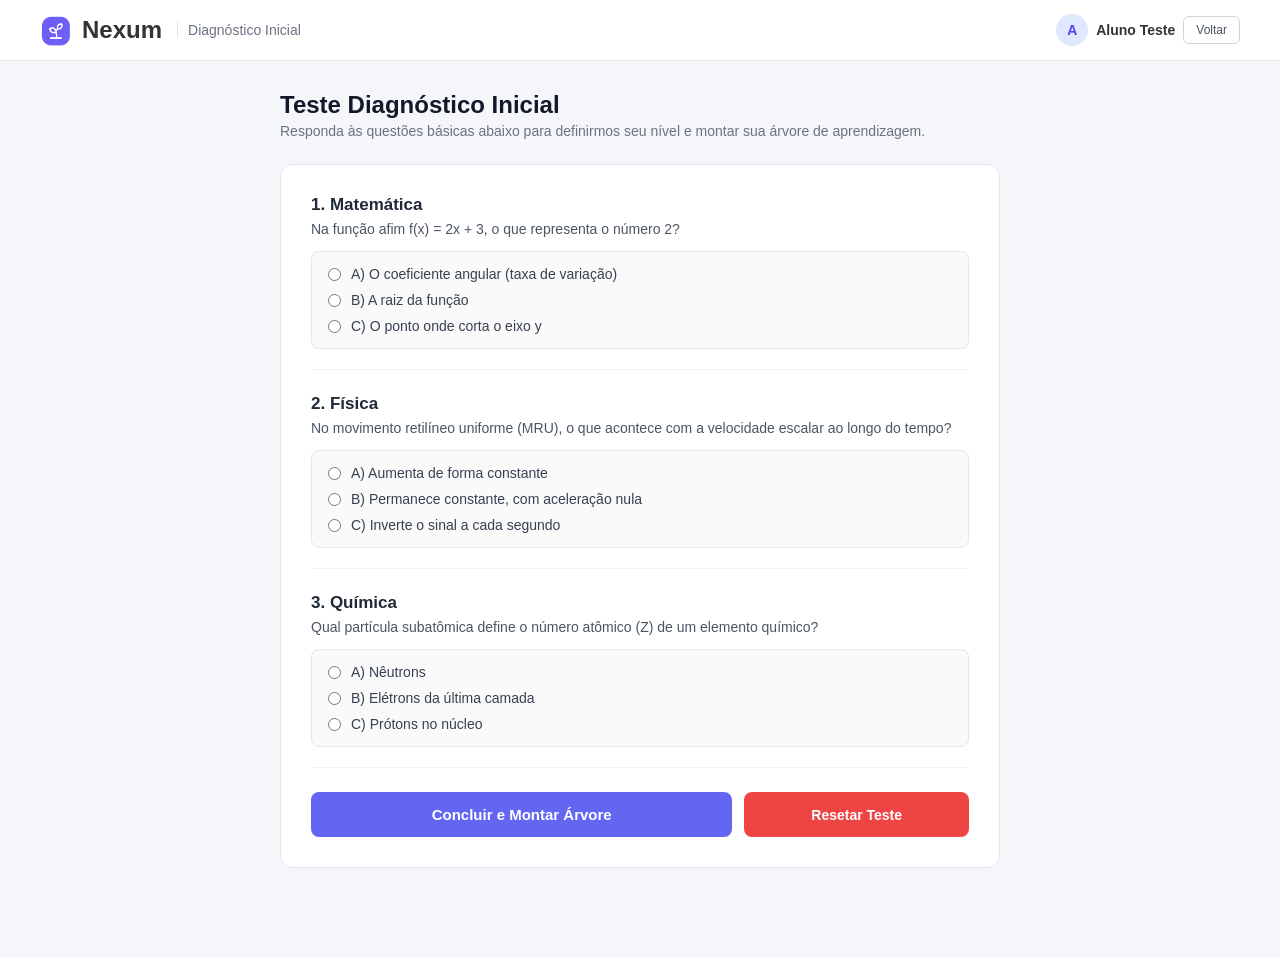
==== index.html @ 3c6aa8ab "Rename indexform.html to index.html" ====
<!DOCTYPE html>
<html lang="pt-br">
<head>
    <meta charset="UTF-8">
    <meta name="viewport" content="width=device-width, initial-scale=1.0">
    <title>Nexum - Diagnóstico Inicial</title>
    <link rel="stylesheet" href="styleFormsInicial.css">
</head>
<body onload="carregarTelaDiagnostico()">

    <header class="header-top">
        <div class="logo-area">
            <img src="LogoNexumSemFundo.png" alt="Logo Nexum" class="logo-img">
            <h2>Nexum</h2>
            <span class="header-sub">Diagnóstico Inicial</span>
        </div>
        <div class="user-profile">
            <span class="avatar" id="avatar-letra">A</span>
            <span class="username" id="user-nome-topo">Aluno</span>
            <button type="button" onclick="voltarPainel()" class="btn-logout">Voltar</button>
        </div>
    </header>

    <main class="main-container">
        <h1>Teste Diagnóstico Inicial</h1>
        <p class="subtitle">Responda às questões básicas abaixo para definirmos seu nível e montar sua árvore de aprendizagem.</p>

        <form id="form-diagnostico" class="card-form" onsubmit="enviarDiagnostico(event)">
            
            <section class="form-section">
                <h2 class="section-title-highlight">1. Matemática</h2>
                <p class="section-desc">Na função afim f(x) = 2x + 3, o que representa o número 2?</p>
                <div class="sub-card">
                    <label class="opcao-label">
                        <input type="radio" name="q_mat" value="A" required>
                        <span>A) O coeficiente angular (taxa de variação)</span>
                    </label>
                    <label class="opcao-label">
                        <input type="radio" name="q_mat" value="B">
                        <span>B) A raiz da função</span>
                    </label>
                    <label class="opcao-label">
                        <input type="radio" name="q_mat" value="C">
                        <span>C) O ponto onde corta o eixo y</span>
                    </label>
                </div>
            </section>

            <section class="form-section">
                <h2 class="section-title-highlight">2. Física</h2>
                <p class="section-desc">No movimento retilíneo uniforme (MRU), o que acontece com a velocidade escalar ao longo do tempo?</p>
                <div class="sub-card">
                    <label class="opcao-label">
                        <input type="radio" name="q_fis" value="A" required>
                        <span>A) Aumenta de forma constante</span>
                    </label>
                    <label class="opcao-label">
                        <input type="radio" name="q_fis" value="B">
                        <span>B) Permanece constante, com aceleração nula</span>
                    </label>
                    <label class="opcao-label">
                        <input type="radio" name="q_fis" value="C">
                        <span>C) Inverte o sinal a cada segundo</span>
                    </label>
                </div>
            </section>

            <section class="form-section">
                <h2 class="section-title-highlight">3. Química</h2>
                <p class="section-desc">Qual partícula subatômica define o número atômico (Z) de um elemento químico?</p>
                <div class="sub-card">
                    <label class="opcao-label">
                        <input type="radio" name="q_qui" value="A" required>
                        <span>A) Nêutrons</span>
                    </label>
                    <label class="opcao-label">
                        <input type="radio" name="q_qui" value="B">
                        <span>B) Elétrons da última camada</span>
                    </label>
                    <label class="opcao-label">
                        <input type="radio" name="q_qui" value="C">
                        <span>C) Prótons no núcleo</span>
                    </label>
                </div>
            </section>

            <div class="acoes-form">
                <button type="submit" class="btn-salvar">Concluir e Montar Árvore</button>
                <button type="button" onclick="resetarDiagnosticoTeste()" class="btn-resetar">Resetar Teste</button>
            </div>
        </form>

    </main>

    <script src="testeFormsInicial.js"></script>
</body>
</html>
---- styleFormsInicial.css ----
* {
  margin: 0;
  padding: 0;
  box-sizing: border-box;
  font-family: Arial, Helvetica, sans-serif;
}

body {
  background-color: #f4f6fa;
  color: #333;
}

/* Header */
.header-top {
  display: flex;
  justify-content: space-between;
  align-items: center;
  background-color: #ffffff;
  padding: 14px 40px;
  border-bottom: 1px solid #e5e7eb;
}

.logo-area {
  display: flex;
  align-items: center;
  gap: 10px;
}

.logo-img {
  width: 32px;
  height: 32px;
}

.header-sub {
  color: #6b7280;
  font-size: 14px;
  border-left: 1px solid #e5e7eb;
  padding-left: 10px;
  margin-left: 5px;
}

.user-profile {
  display: flex;
  align-items: center;
  gap: 8px;
  font-size: 14px;
  font-weight: bold;
}

.avatar {
  width: 32px;
  height: 32px;
  background-color: #e0e7ff;
  color: #4f46e5;
  border-radius: 50%;
  display: flex;
  justify-content: center;
  align-items: center;
}

/* Container Principal */
.main-container {
  max-width: 760px;
  margin: 30px auto;
  padding: 0 20px 60px 20px;
}

h1 {
  font-size: 24px;
  color: #111827;
  margin-bottom: 4px;
}

.subtitle {
  color: #6b7280;
  font-size: 14px;
  margin-bottom: 25px;
}

/* Card do Formulário */
.card-form {
  background: #ffffff;
  border: 1px solid #e5e7eb;
  border-radius: 12px;
  padding: 30px;
}

.form-section {
  margin-bottom: 24px;
  padding-bottom: 20px;
  border-bottom: 1px solid #f3f4f6;
}

.section-title-highlight {
  font-size: 17px;
  color: #1f2937;
  margin-bottom: 6px;
  font-weight: bold;
}

.section-desc {
  font-size: 14px;
  color: #4b5563;
  margin-bottom: 14px;
}

.sub-card {
  background-color: #fafafa;
  border: 1px solid #e5e7eb;
  padding: 14px 16px;
  border-radius: 8px;
  display: flex;
  flex-direction: column;
  gap: 10px;
}

.opcao-label {
  display: flex;
  align-items: center;
  gap: 10px;
  font-size: 14px;
  color: #374151;
  cursor: pointer;
}

.margin-top {
  margin-top: 20px;
}

/* Botões */
.acoes-form {
  display: flex;
  gap: 12px;
  margin-top: 10px;
}

.btn-salvar {
  flex: 2;
  background-color: #6366f1;
  color: white;
  border: none;
  padding: 14px;
  border-radius: 8px;
  font-weight: bold;
  cursor: pointer;
  font-size: 15px;
  transition: background-color 0.2s;
}

.btn-salvar:hover {
  background-color: #4f46e5;
}

.btn-resetar {
  flex: 1;
  background-color: #ef4444;
  color: white;
  border: none;
  border-radius: 8px;
  font-weight: bold;
  cursor: pointer;
  padding: 14px;
  font-size: 14px;
}

.btn-resetar:hover {
  background-color: #dc2626;
}

.btn-logout {
  background: transparent;
  border: 1px solid #d1d5db;
  padding: 6px 12px;
  border-radius: 6px;
  cursor: pointer;
  font-size: 12px;
  color: #4b5563;
}

.btn-logout:hover {
  background-color: #f3f4f6;
}
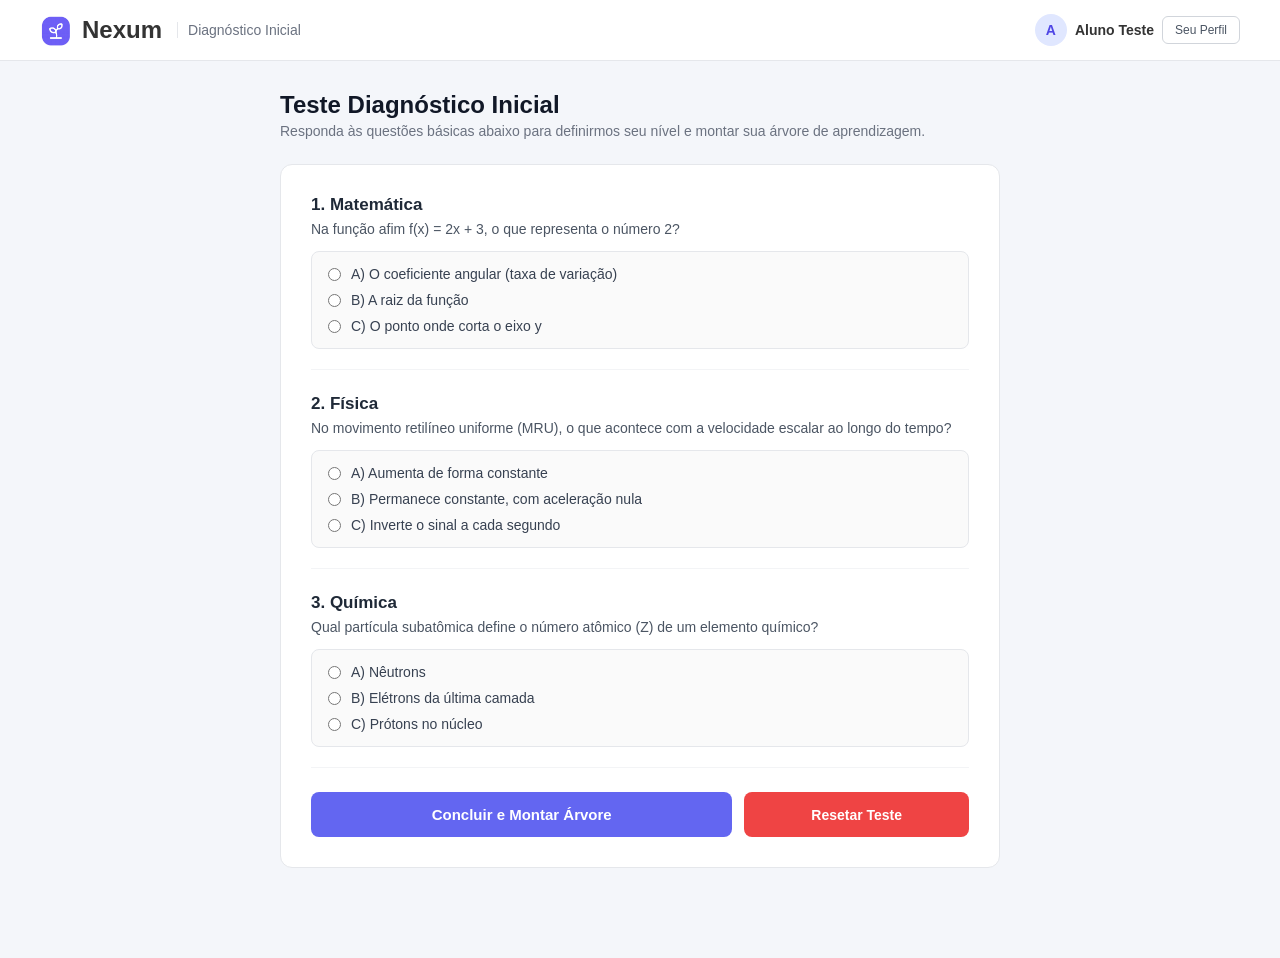
==== commit 3bf78662: "Update index.html" ====
--- a/index.html
+++ b/index.html
@@ -17,7 +17,7 @@
         <div class="user-profile">
             <span class="avatar" id="avatar-letra">A</span>
             <span class="username" id="user-nome-topo">Aluno</span>
-            <button type="button" onclick="voltarPainel()" class="btn-logout">Voltar</button>
+            <button type="button" onclick="seuPerfil()" class="btn-logout">Seu Perfil</button>
         </div>
     </header>
 
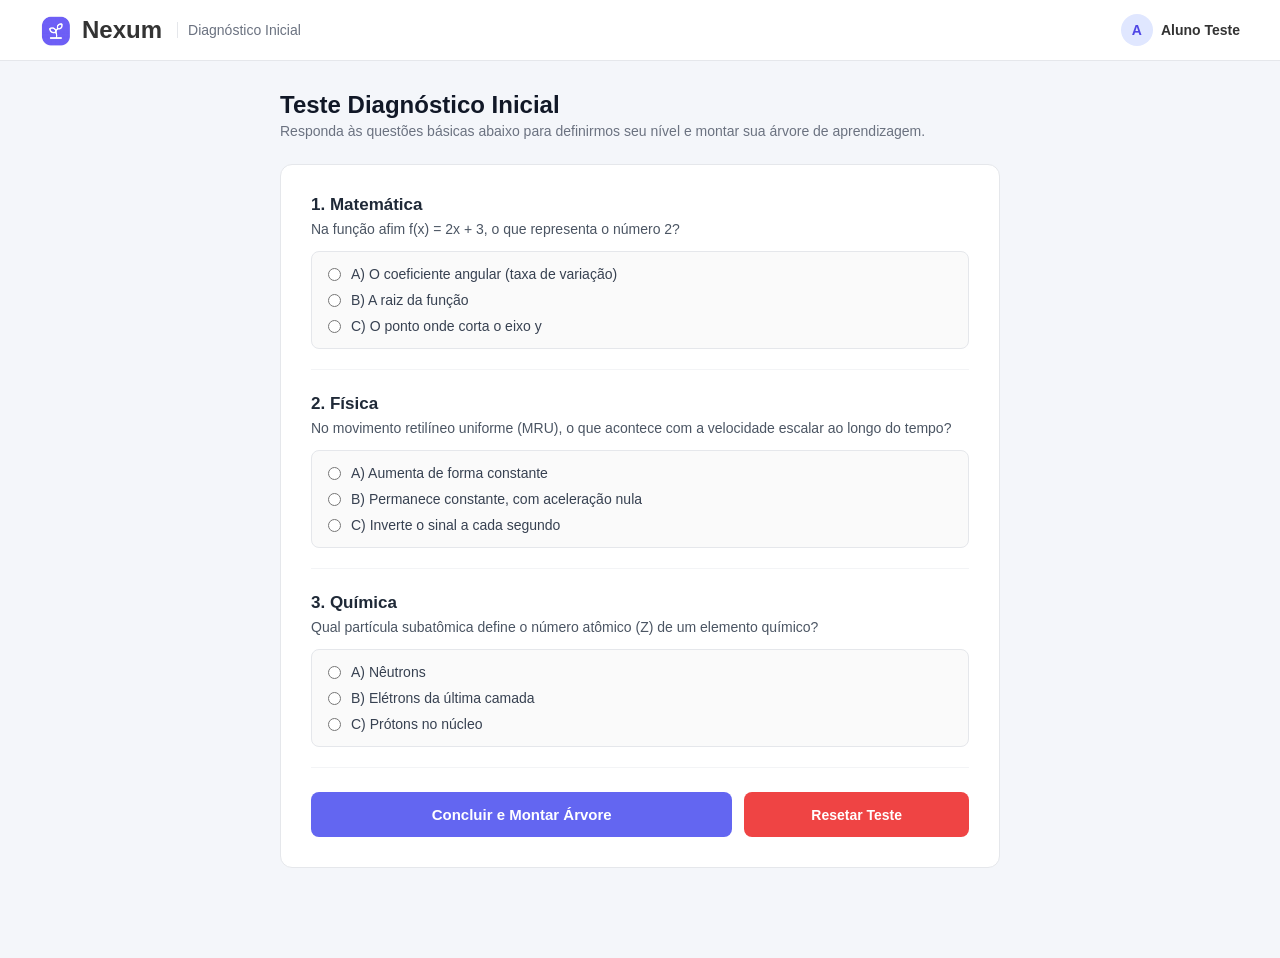
==== commit 7fe33940: "Update index.html" ====
--- a/index.html
+++ b/index.html
@@ -17,7 +17,6 @@
         <div class="user-profile">
             <span class="avatar" id="avatar-letra">A</span>
             <span class="username" id="user-nome-topo">Aluno</span>
-            <button type="button" onclick="seuPerfil()" class="btn-logout">Seu Perfil</button>
         </div>
     </header>
 
@@ -92,6 +91,6 @@
 
     </main>
 
-    <script src="testeFormsInicial.js"></script>
+    <script src="scriptForm.js"></script>
 </body>
 </html>
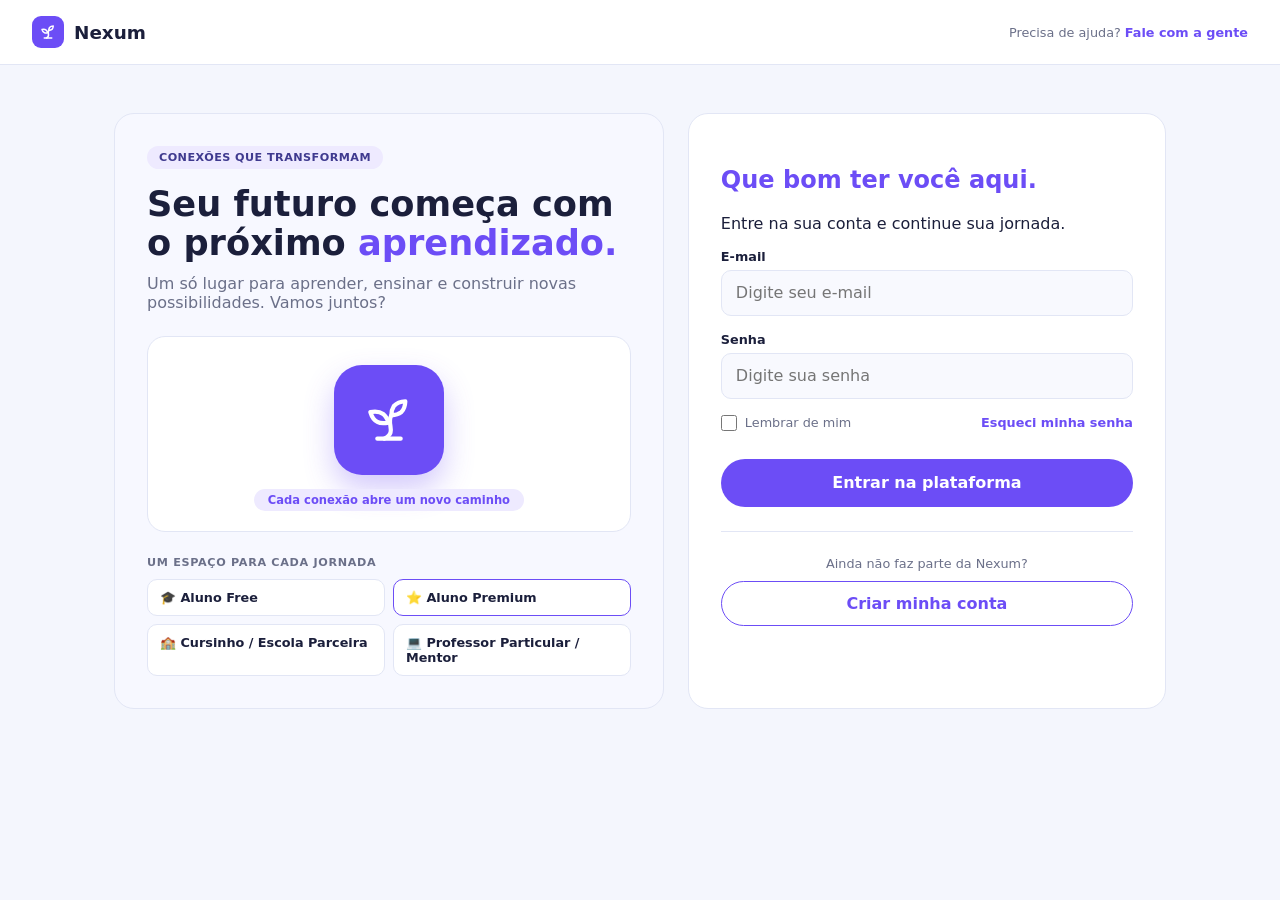
==== commit bf614f1d: "Add files via upload" ====
--- a/index.html
+++ b/index.html
@@ -3,94 +3,86 @@
 <head>
     <meta charset="UTF-8">
     <meta name="viewport" content="width=device-width, initial-scale=1.0">
-    <title>Nexum - Diagnóstico Inicial</title>
-    <link rel="stylesheet" href="styleFormsInicial.css">
+    <title>Entrar | Nexum</title>
+    <link rel="stylesheet" href="login.css">
 </head>
-<body onload="carregarTelaDiagnostico()">
+<body>
 
-    <header class="header-top">
-        <div class="logo-area">
-            <img src="LogoNexumSemFundo.png" alt="Logo Nexum" class="logo-img">
-            <h2>Nexum</h2>
-            <span class="header-sub">Diagnóstico Inicial</span>
-        </div>
-        <div class="user-profile">
-            <span class="avatar" id="avatar-letra">A</span>
-            <span class="username" id="user-nome-topo">Aluno</span>
-        </div>
+    <header class="topo">
+        <a class="marca" href="index.html">
+            <span class="marca-icone">
+                <svg viewBox="0 0 24 24" width="18" height="18" fill="none" stroke="white" stroke-width="2" stroke-linecap="round" stroke-linejoin="round" aria-hidden="true">
+                    <path d="M7 20h10"/>
+                    <path d="M10 20c5.5-2.5.8-6.4 3-10"/>
+                    <path d="M9.5 9.4c1.1.8 1.8 2.2 2.3 3.7-2 .4-3.5.4-4.8-.3-1.2-.6-2.3-1.9-3-4.2 2.8-.5 4.4 0 5.5.8z"/>
+                    <path d="M14.1 6a7 7 0 0 0-1.1 4c1.9-.1 3.3-.6 4.3-1.4 1-1 1.6-2.3 1.7-4.6-2.7.1-4 1-4.9 2z"/>
+                </svg>
+            </span>
+            <span>Nexum</span>
+        </a>
+        <p class="ajuda">Precisa de ajuda? <a href="#">Fale com a gente</a></p>
     </header>
 
-    <main class="main-container">
-        <h1>Teste Diagnóstico Inicial</h1>
-        <p class="subtitle">Responda às questões básicas abaixo para definirmos seu nível e montar sua árvore de aprendizagem.</p>
+    <main class="pagina">
 
-        <form id="form-diagnostico" class="card-form" onsubmit="enviarDiagnostico(event)">
-            
-            <section class="form-section">
-                <h2 class="section-title-highlight">1. Matemática</h2>
-                <p class="section-desc">Na função afim f(x) = 2x + 3, o que representa o número 2?</p>
-                <div class="sub-card">
-                    <label class="opcao-label">
-                        <input type="radio" name="q_mat" value="A" required>
-                        <span>A) O coeficiente angular (taxa de variação)</span>
+        <section class="apresentacao">
+            <span class="etiqueta">Conexões que transformam</span>
+            <h2>Seu futuro começa com o próximo <span class="destaque">aprendizado.</span></h2>
+            <p class="subtitulo">Um só lugar para aprender, ensinar e construir novas possibilidades. Vamos juntos?</p>
+
+            <div class="vitrine">
+                <div class="vitrine-logo">
+                    <svg viewBox="0 0 24 24" width="56" height="56" fill="none" stroke="white" stroke-width="1.8" stroke-linecap="round" stroke-linejoin="round" aria-hidden="true">
+                        <path d="M7 20h10"/>
+                        <path d="M10 20c5.5-2.5.8-6.4 3-10"/>
+                        <path d="M9.5 9.4c1.1.8 1.8 2.2 2.3 3.7-2 .4-3.5.4-4.8-.3-1.2-.6-2.3-1.9-3-4.2 2.8-.5 4.4 0 5.5.8z"/>
+                        <path d="M14.1 6a7 7 0 0 0-1.1 4c1.9-.1 3.3-.6 4.3-1.4 1-1 1.6-2.3 1.7-4.6-2.7.1-4 1-4.9 2z"/>
+                    </svg>
+                </div>
+                <span class="vitrine-frase">Cada conexão abre um novo caminho</span>
+            </div>
+
+            <h3 class="perfis-titulo">Um espaço para cada jornada</h3>
+            <ul class="perfis">
+                <li>🎓 Aluno Free</li>
+                <li class="perfil-destaque">⭐ Aluno Premium</li>
+                <li>🏫 Cursinho / Escola Parceira</li>
+                <li>💻 Professor Particular / Mentor</li>
+            </ul>
+        </section>
+
+        <section class="login">
+            <h1>Que bom ter você aqui.</h1>
+            <p>Entre na sua conta e continue sua jornada.</p>
+
+            <form id="form-login">
+                <label for="email">E-mail</label>
+                <input type="email" id="email" name="email" placeholder="Digite seu e-mail" autocomplete="email" required>
+
+                <label for="senha">Senha</label>
+                <input type="password" id="senha" name="senha" placeholder="Digite sua senha" autocomplete="current-password" required>
+
+                <div class="linha-opcoes">
+                    <label class="lembrar">
+                        <input type="checkbox" id="lembrar" name="lembrar">
+                        Lembrar de mim
                     </label>
-                    <label class="opcao-label">
-                        <input type="radio" name="q_mat" value="B">
-                        <span>B) A raiz da função</span>
-                    </label>
-                    <label class="opcao-label">
-                        <input type="radio" name="q_mat" value="C">
-                        <span>C) O ponto onde corta o eixo y</span>
-                    </label>
+                    <a href="#">Esqueci minha senha</a>
                 </div>
-            </section>
 
-            <section class="form-section">
-                <h2 class="section-title-highlight">2. Física</h2>
-                <p class="section-desc">No movimento retilíneo uniforme (MRU), o que acontece com a velocidade escalar ao longo do tempo?</p>
-                <div class="sub-card">
-                    <label class="opcao-label">
-                        <input type="radio" name="q_fis" value="A" required>
-                        <span>A) Aumenta de forma constante</span>
-                    </label>
-                    <label class="opcao-label">
-                        <input type="radio" name="q_fis" value="B">
-                        <span>B) Permanece constante, com aceleração nula</span>
-                    </label>
-                    <label class="opcao-label">
-                        <input type="radio" name="q_fis" value="C">
-                        <span>C) Inverte o sinal a cada segundo</span>
-                    </label>
-                </div>
-            </section>
+                <p id="mensagem" class="mensagem" role="alert" hidden></p>
 
-            <section class="form-section">
-                <h2 class="section-title-highlight">3. Química</h2>
-                <p class="section-desc">Qual partícula subatômica define o número atômico (Z) de um elemento químico?</p>
-                <div class="sub-card">
-                    <label class="opcao-label">
-                        <input type="radio" name="q_qui" value="A" required>
-                        <span>A) Nêutrons</span>
-                    </label>
-                    <label class="opcao-label">
-                        <input type="radio" name="q_qui" value="B">
-                        <span>B) Elétrons da última camada</span>
-                    </label>
-                    <label class="opcao-label">
-                        <input type="radio" name="q_qui" value="C">
-                        <span>C) Prótons no núcleo</span>
-                    </label>
-                </div>
-            </section>
+                <button type="submit">Entrar na plataforma</button>
+            </form>
 
-            <div class="acoes-form">
-                <button type="submit" class="btn-salvar">Concluir e Montar Árvore</button>
-                <button type="button" onclick="resetarDiagnosticoTeste()" class="btn-resetar">Resetar Teste</button>
+            <div class="cadastro">
+                <p>Ainda não faz parte da Nexum?</p>
+                <a class="botao-sec" href="cadastro.html">Criar minha conta</a>
             </div>
-        </form>
+        </section>
 
     </main>
 
-    <script src="scriptForm.js"></script>
+    <script src="login.js" defer></script>
 </body>
 </html>
--- a/login.css
+++ b/login.css
@@ -0,0 +1,331 @@
+:root {
+    --roxo: #6c4df6;
+    --roxo-claro: #eeeaff;
+    --fundo: #f4f6fd;
+    --texto: #1b1f3b;
+    --borda: #e2e6f5;
+    --txtSuave: #6b7089;
+}
+
+*, *::before, *::after {
+    box-sizing: border-box;
+}
+
+body {
+    margin: 0;
+    font-family: system-ui, sans-serif;
+    background: var(--fundo);
+    color: var(--texto);
+}
+
+h1 {
+    color: var(--roxo);
+}
+
+a {
+    color: var(--roxo);
+    font-weight: 600;
+    text-decoration: none;
+}
+
+a:hover {
+    text-decoration: underline;
+}
+
+/* Cabeçalho */
+.topo {
+    display: flex;
+    justify-content: space-between;
+    align-items: center;
+    padding: 16px 32px;
+    background: white;
+    border-bottom: 1px solid var(--borda);
+}
+
+.marca {
+    display: flex;
+    align-items: center;
+    gap: 10px;
+    font-size: 1.15rem;
+    font-weight: 800;
+    color: var(--texto);
+}
+
+.marca:hover {
+    text-decoration: none;
+}
+
+.marca-icone {
+    display: grid;
+    place-items: center;
+    width: 32px;
+    height: 32px;
+    background: var(--roxo);
+    border-radius: 9px;
+}
+
+.ajuda {
+    margin: 0;
+    font-size: 0.8rem;
+    color: var(--txtSuave);
+}
+
+/* Layout em duas colunas */
+.pagina {
+    display: grid;
+    grid-template-columns: 1.15fr 1fr;
+    gap: 24px;
+    max-width: 1100px;
+    margin: 48px auto;
+    padding: 0 24px;
+}
+
+.apresentacao, .login {
+    padding: 32px;
+    border: 1px solid var(--borda);
+    border-radius: 20px;
+}
+
+.login {
+    background: white;
+}
+
+.apresentacao {
+    background: #f7f8ff;
+}
+
+.apresentacao h2 {
+    margin: 16px 0 12px;
+    font-size: 2.2rem;
+    line-height: 1.1;
+}
+
+.etiqueta {
+    display: inline-block;
+    padding: 5px 12px;
+    font-size: 0.7rem;
+    font-weight: 700;
+    letter-spacing: 0.04em;
+    text-transform: uppercase;
+    color: #3f3a8f;
+    background: var(--roxo-claro);
+    border-radius: 999px;
+}
+
+.destaque {
+    color: var(--roxo);
+}
+
+.subtitulo {
+    margin: 0 0 24px;
+    color: var(--txtSuave);
+}
+
+.vitrine {
+    display: flex;
+    flex-direction: column;
+    align-items: center;
+    gap: 14px;
+    padding: 28px 16px 20px;
+    background: white;
+    border: 1px solid var(--borda);
+    border-radius: 18px;
+}
+
+.vitrine-logo {
+    display: grid;
+    place-items: center;
+    width: 110px;
+    height: 110px;
+    background: var(--roxo);
+    border-radius: 28px;
+    box-shadow: 0 14px 30px rgba(108, 77, 246, 0.3);
+}
+
+.vitrine-frase {
+    padding: 4px 14px;
+    font-size: 0.72rem;
+    font-weight: 600;
+    color: var(--roxo);
+    background: var(--roxo-claro);
+    border-radius: 999px;
+}
+
+.perfis-titulo {
+    margin: 24px 0 10px;
+    font-size: 0.7rem;
+    letter-spacing: 0.06em;
+    text-transform: uppercase;
+    color: var(--txtSuave);
+}
+
+.perfis {
+    list-style: none;
+    margin: 0;
+    padding: 0;
+    display: grid;
+    grid-template-columns: 1fr 1fr;
+    gap: 8px;
+}
+
+.perfis li {
+    padding: 10px 12px;
+    font-size: 0.8rem;
+    font-weight: 600;
+    background: white;
+    border: 1px solid var(--borda);
+    border-radius: 10px;
+}
+
+.perfis .perfil-destaque {
+    border-color: var(--roxo);
+}
+
+/* Formulário */
+label {
+    display: block;
+    margin-bottom: 6px;
+    font-weight: 700;
+    font-size: 0.8rem;
+}
+
+input {
+    display: block;
+    width: 100%;
+    height: 46px;
+    margin-bottom: 16px;
+    padding: 0 14px;
+    font: inherit;
+    background: #f8f9fe;
+    border: 1px solid var(--borda);
+    border-radius: 10px;
+}
+
+input:focus {
+    outline: none;
+    border-color: var(--roxo);
+    box-shadow: 0 0 0 3px rgba(108, 77, 246, 0.15);
+}
+
+button {
+    width: 100%;
+    height: 48px;
+    font: inherit;
+    font-weight: 700;
+    color: white;
+    background: var(--roxo);
+    border: 0;
+    border-radius: 999px;
+    cursor: pointer;
+}
+
+button:hover {
+    background: #5a3de0;
+}
+
+button:disabled {
+    opacity: 0.6;
+    cursor: wait;
+}
+
+.linha-opcoes {
+    display: flex;
+    align-items: center;
+    justify-content: space-between;
+    margin-bottom: 28px;
+    font-size: 0.8rem;
+    gap: 16px;
+}
+
+.lembrar {
+    display: flex;
+    align-items: center;
+    gap: 8px;
+    margin: 0;
+    font-weight: 500;
+    color: var(--txtSuave);
+    cursor: pointer;
+}
+
+.lembrar input {
+    width: 16px;
+    height: 16px;
+    margin: 0;
+    padding: 0;
+    accent-color: var(--roxo);
+}
+
+.mensagem {
+    margin: 0 0 14px;
+    padding: 10px 12px;
+    font-size: 0.82rem;
+    font-weight: 600;
+    color: #d93a4a;
+    background: #fdecee;
+    border-radius: 8px;
+}
+
+.mensagem[hidden] {
+    display: none;
+}
+
+.cadastro {
+    margin-top: 24px;
+    padding-top: 24px;
+    border-top: 1px solid var(--borda);
+    text-align: center;
+}
+
+.cadastro p {
+    margin: 0 0 10px;
+    font-size: 0.8rem;
+    color: var(--txtSuave);
+}
+
+.botao-sec {
+    display: block;
+    padding: 12px;
+    border: 1.5px solid var(--roxo);
+    border-radius: 999px;
+    background: white;
+}
+
+.botao-sec:hover {
+    color: white;
+    text-decoration: none;
+    background: var(--roxo);
+}
+
+/* Responsivo (RNF06: a partir de 360px) */
+@media (max-width: 860px) {
+    .pagina {
+        grid-template-columns: 1fr;
+        margin: 24px auto;
+    }
+
+    .login {
+        order: -1;
+    }
+
+    .apresentacao, .login {
+        padding: 24px 20px;
+    }
+
+    .topo {
+        padding: 14px 20px;
+    }
+}
+
+@media (max-width: 480px) {
+    .ajuda {
+        display: none;
+    }
+
+    .perfis {
+        grid-template-columns: 1fr;
+    }
+
+    .apresentacao h2 {
+        font-size: 1.8rem;
+    }
+}
